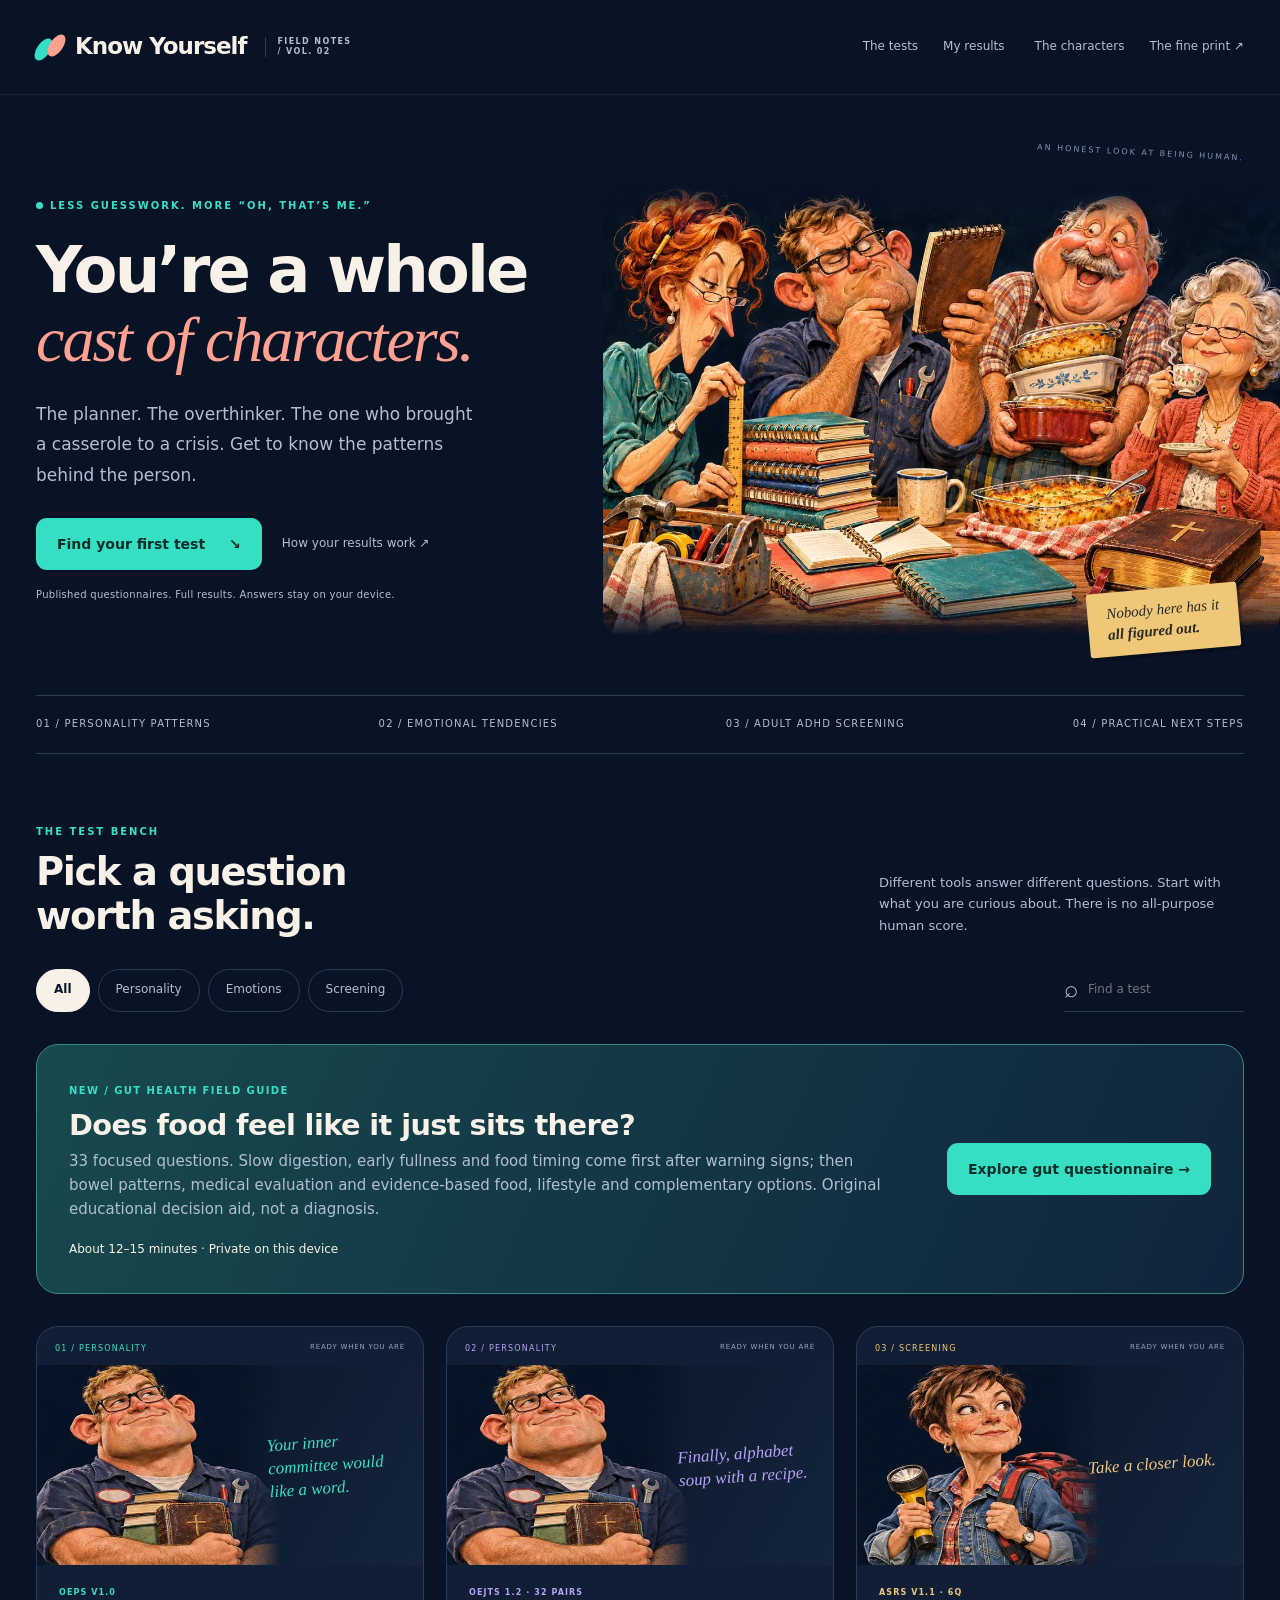
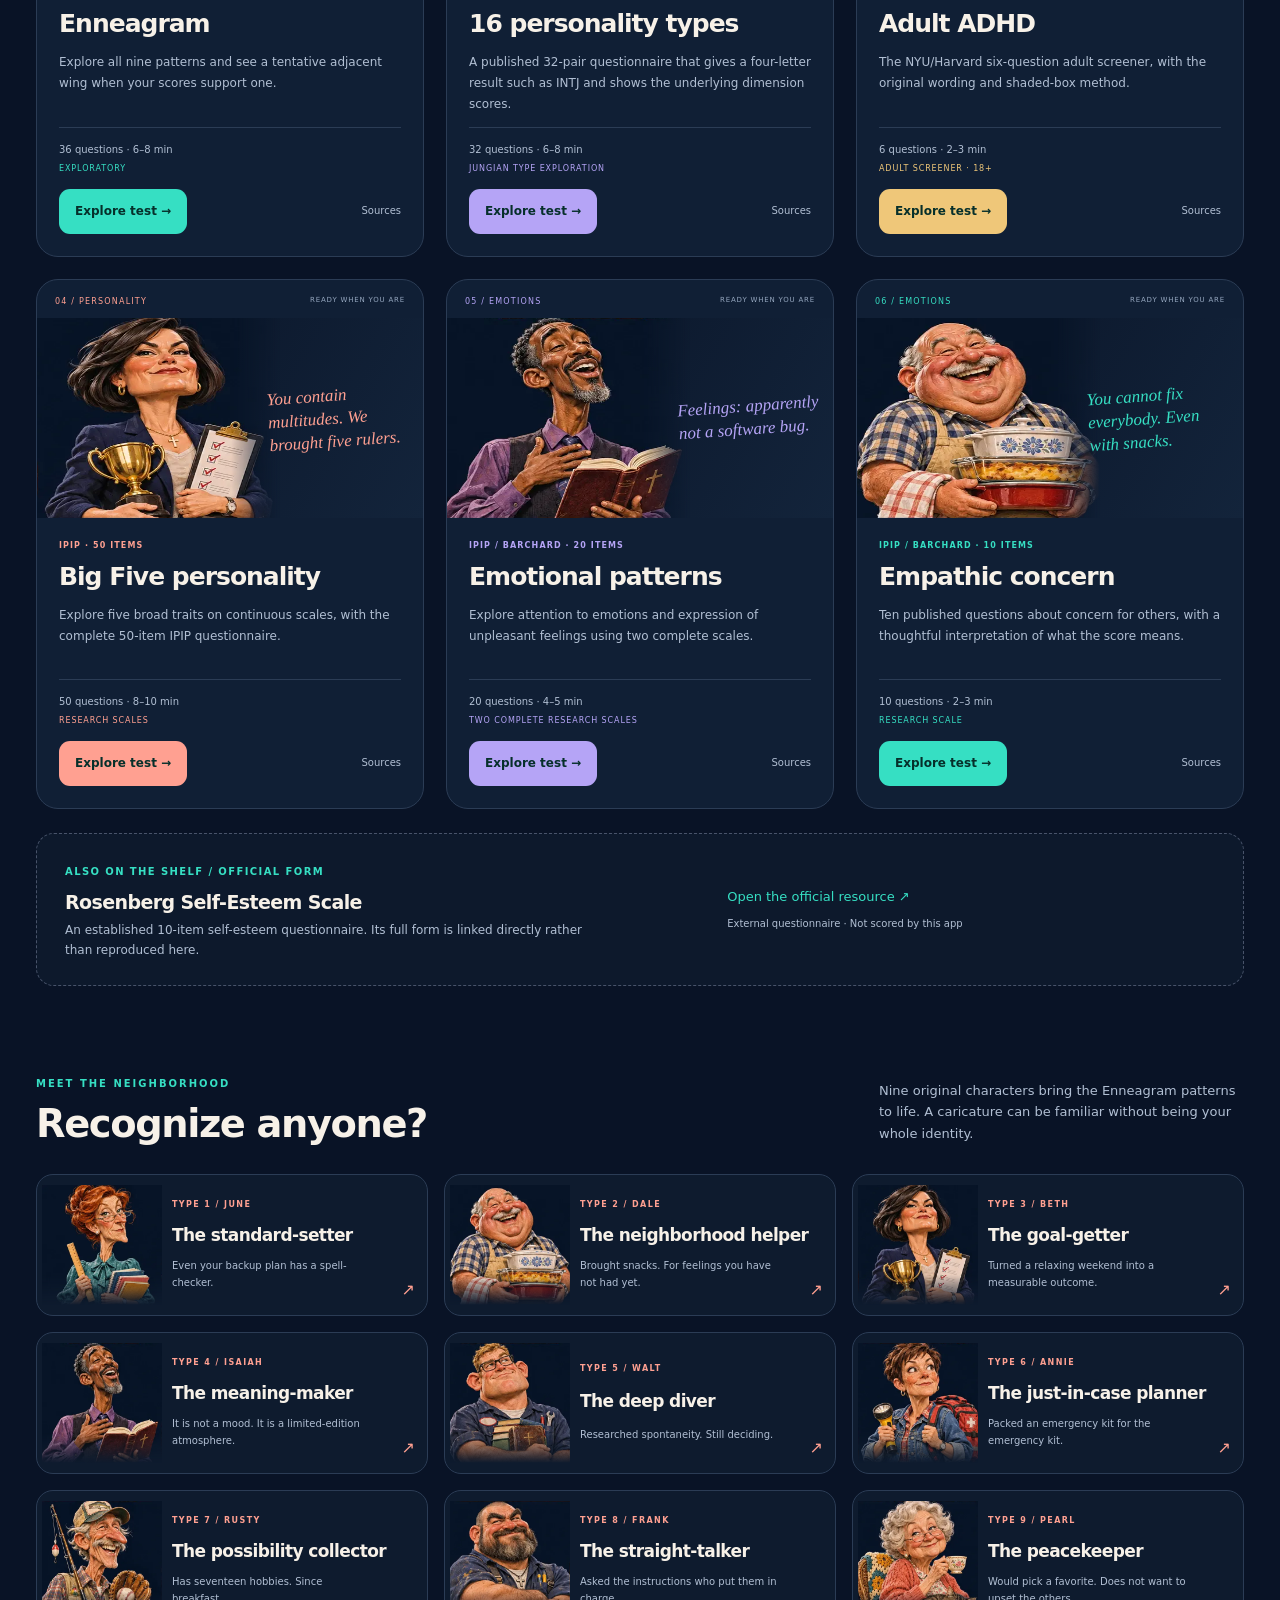
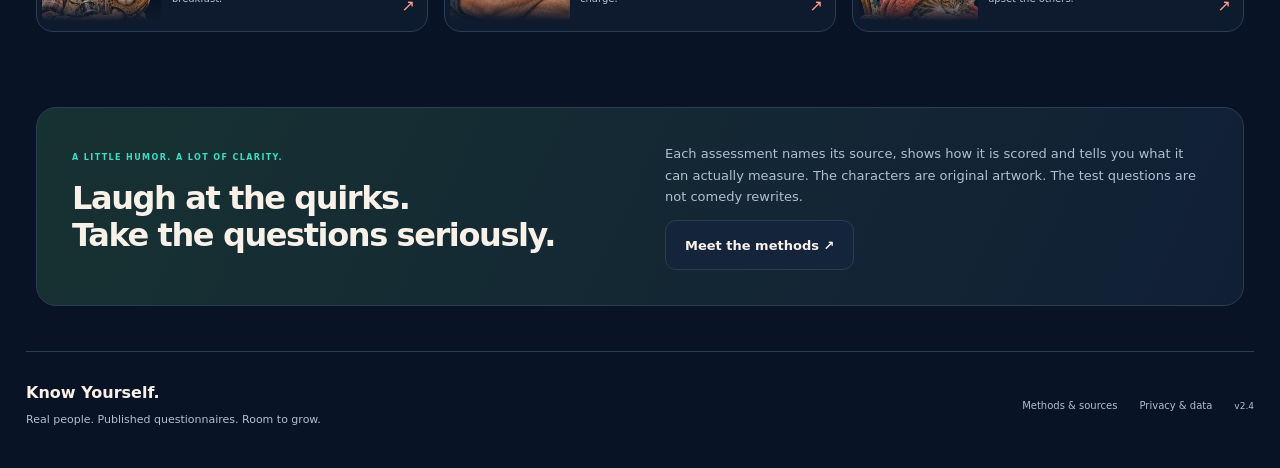
==== docs/index.html @ 39d0d1a4 "Know Yourself v2.4: new icon, backup/restore, phone test screen, faster updates Co-Authored-By: Clau" ====
<!doctype html><html lang="en"><head><meta charset="utf-8"><meta name="viewport" content="width=device-width,initial-scale=1,viewport-fit=cover"><meta name="theme-color" content="#091326"><meta name="description" content="Explore Enneagram wings, 16 personality types, Big Five, adult ADHD screening, emotional patterns, empathy and a guided gut-health questionnaire with published questionnaires and original caricatures."><title>Know Yourself — A whole cast of characters.</title><link rel="icon" href="assets/favicon-32.png" type="image/png" sizes="32x32"><link rel="apple-touch-icon" href="assets/apple-touch-icon.png"><meta name="apple-mobile-web-app-capable" content="yes"><meta name="mobile-web-app-capable" content="yes"><meta name="apple-mobile-web-app-title" content="Know Yourself"><meta name="apple-mobile-web-app-status-bar-style" content="black-translucent"><link rel="manifest" href="manifest.webmanifest"><link rel="stylesheet" href="style.css"><script defer src="profiles.js"></script><script defer src="catalog.js"></script><script defer src="engine.js"></script><script defer src="gut-data.js"></script><script defer src="gut.js"></script><script defer src="app.js"></script></head><body><a class="skip" href="#main">Skip to content</a><header><a class="brand" href="#home" aria-label="Know Yourself home"><span class="brandmark" aria-hidden="true"><i></i><i></i></span>Know Yourself<span class="edition">FIELD NOTES / VOL. 02</span></a><nav aria-label="Main navigation"><a href="#tests">The tests</a><a href="#notes">My results <span id="notesCount"></span></a><a href="#cast">The characters</a><button class="textbtn" data-action="methods">The fine print ↗</button></nav></header><div id="storageWarning" class="notice" hidden>Browser saving is unavailable. Keep this tab open to retain your answers.</div><main id="main" tabindex="-1"></main><footer><div><b>Know Yourself.</b><p>Real people. Published questionnaires. Room to grow.</p></div><div><button class="textbtn" data-action="methods">Methods & sources</button><button class="textbtn" data-action="privacy">Privacy & data</button><span>v2.4</span></div></footer><dialog id="modal" aria-labelledby="modalTitle"><div class="dialoghead"><h2 id="modalTitle"></h2><button class="iconbtn" id="closeModal" aria-label="Close dialog">×</button></div><div id="modalBody"></div></dialog><div id="toast" role="status" aria-live="polite"></div></body></html>
---- docs/style.css ----
:root{color-scheme:dark;--bg:#091326;--panel:#101f35;--line:#2b3c55;--ink:#f7f1e8;--muted:#b1bfd3;--teal:#36dfc3;--coral:#ffa091;--gold:#efc779;--violet:#b5a4f6;--r:22px}*{box-sizing:border-box}html{scroll-padding-top:20px}body{margin:0;background:var(--bg);color:var(--ink);font:15px/1.65 system-ui,-apple-system,BlinkMacSystemFont,'Segoe UI',sans-serif}button,input,a{touch-action:manipulation}button{font:inherit;cursor:pointer}a{color:inherit;text-decoration:none}button,a{-webkit-tap-highlight-color:transparent}button:disabled{opacity:.4;cursor:not-allowed}button:focus-visible,a:focus-visible,input:focus-visible,summary:focus-visible{outline:3px solid var(--coral);outline-offset:4px}main:focus{outline:none}.skip{position:fixed;top:-90px;left:10px;background:var(--teal);color:var(--bg);padding:10px;z-index:100}.skip:focus{top:10px}header{max-width:1420px;margin:auto;padding:25px 36px;display:flex;justify-content:space-between;align-items:center;gap:25px;border-bottom:1px solid #ffffff12}.brand{font-weight:850;font-size:23px;letter-spacing:-1px;display:flex;align-items:center;gap:10px;white-space:nowrap}.brandmark{width:29px;height:28px;position:relative;display:block;flex-shrink:0}.brandmark i{position:absolute;left:1px;top:4px;width:13px;height:25px;border-radius:100%;transform:rotate(35deg);background:var(--teal)}.brandmark i+i{left:14px;top:0;background:var(--coral)}.edition{font-size:8px;letter-spacing:1.4px;color:var(--muted);padding-left:12px;margin-left:8px;border-left:1px solid var(--line);line-height:1.3;max-width:90px;white-space:normal}nav{display:flex;align-items:center;gap:25px;color:var(--muted);font-size:12px}nav a{min-height:44px;display:flex;align-items:center;gap:5px}nav a:hover,.textbtn:hover,.quietlink:hover{color:var(--teal)}#notesCount:not(:empty){display:inline-flex;background:#173a38;color:var(--teal);border-radius:20px;min-width:21px;height:21px;align-items:center;justify-content:center;font-size:10px}main{max-width:1300px;margin:auto;padding:0 36px;min-height:75vh}h1,h2,h3,h4,p{margin-top:0}h1{font-size:clamp(42px,5vw,67px);line-height:1.08;letter-spacing:-2.9px;font-weight:850;margin-bottom:24px}h1 em,h2 em{font-family:Georgia,serif;font-weight:500;color:var(--coral);letter-spacing:-2px}h2{font-size:clamp(28px,3vw,40px);line-height:1.15;letter-spacing:-1.4px;margin-bottom:17px}h3{font-size:20px;line-height:1.3;letter-spacing:-.6px;margin-bottom:12px}p{color:var(--muted)}.eyebrow,.label,.sectionlabel{font-size:10px;letter-spacing:2px;line-height:1.6;font-weight:750;text-transform:uppercase;color:var(--teal)}.eyebrow{margin-bottom:22px;display:block}.label{letter-spacing:1.4px}.liveDot{display:inline-block;width:7px;height:7px;border-radius:100%;background:var(--teal);margin-right:7px}.textbtn{background:none;border:0;color:inherit;min-height:44px;padding:10px 0;font-size:12px;text-align:left}.primary{display:inline-flex;justify-content:center;align-items:center;gap:24px;min-height:52px;border:1px solid transparent;background:var(--teal);color:#062f2a;border-radius:11px;padding:13px 20px;line-height:1.45;font-weight:800;font-size:14px;transition:transform .15s,background .15s}.primary:hover{background:#70edd9;transform:translateY(-1px)}.secondary{display:inline-flex;align-items:center;justify-content:center;min-height:50px;border:1px solid var(--line);background:#14243a;color:var(--ink);border-radius:11px;padding:12px 19px;font-size:13px;font-weight:650}.secondary:hover{border-color:var(--teal)}.quietlink{font-size:12px;color:var(--muted);min-height:44px;display:inline-flex;align-items:center}.inlineactions{display:flex;align-items:center;gap:20px;flex-wrap:wrap}.hero{display:grid;grid-template-columns:1fr 1fr;gap:10px;padding:65px 0 43px;align-items:center}.herocopy{position:relative;z-index:1}.herointro{font-size:17px;line-height:1.8;max-width:450px;margin-bottom:28px}.herofoot{font-size:10px;letter-spacing:.3px;margin-top:17px}.herostage{min-width:0;position:relative;border-radius:26px;background:radial-gradient(ellipse at center,#1d304c 0,transparent 65%);padding:25px 0 16px}.stageindex{position:absolute;top:-14px;right:0;font-size:8px;color:#8396b1;letter-spacing:2px;transform:rotate(3deg)}.herostage img{width:113%;height:auto;margin-left:-7%;display:block;border-radius:20px;mask-image:linear-gradient(to bottom,transparent,black 8%,black 88%,transparent)}.pencap{position:absolute;bottom:0;right:5px;font:italic 15px/1.4 Georgia,serif;transform:rotate(-5deg);background:var(--gold);color:#2a291d;border-radius:3px;padding:11px 19px;box-shadow:3px 4px 0 #0004}.pencap strong{font-weight:700}.ticker{border-block:1px solid var(--line);padding:20px 0;display:flex;justify-content:space-between;gap:12px;font-size:10px;letter-spacing:1.2px;color:var(--muted);text-transform:uppercase}.testsection{padding:70px 0 25px}.sectionhead{display:flex;justify-content:space-between;align-items:end;gap:35px;margin-bottom:28px}.sectionhead .eyebrow{margin-bottom:10px}.sectionhead h2{margin-bottom:0}.sectionhead>p{max-width:365px;margin-bottom:2px;font-size:13px}.filterrow{display:flex;align-items:center;justify-content:space-between;margin:30px 0 24px;gap:20px}.filters{display:flex;gap:8px;flex-wrap:wrap}.filter{min-height:43px;border:1px solid var(--line);background:transparent;color:var(--muted);border-radius:30px;padding:8px 17px;font-size:12px}.filter.active{background:var(--ink);color:var(--bg);border-color:var(--ink);font-weight:750}.filter:hover{border-color:var(--teal)}.search{display:flex;align-items:center;gap:8px;border-bottom:1px solid var(--line);min-width:180px;color:var(--muted);font-size:24px}.search input{font:inherit;font-size:12px;background:none;color:var(--ink);width:140px;border:0;min-height:43px;outline-offset:0}.testgrid{display:grid;grid-template-columns:repeat(3,1fr);gap:22px}.testcard{--accent:var(--teal);border:1px solid var(--line);border-radius:var(--r);background:var(--panel);overflow:hidden;display:flex;flex-direction:column;transition:border-color .2s,transform .2s}.testcard.coral{--accent:var(--coral)}.testcard.gold{--accent:var(--gold)}.testcard.violet{--accent:var(--violet)}.testcard:hover{border-color:var(--accent);transform:translateY(-3px)}.cardtop{padding:15px 18px 10px;display:flex;justify-content:space-between;gap:8px;text-transform:uppercase;font-size:8px;letter-spacing:1.2px;color:var(--accent)}.cardstatus{color:#95a7bf;font-size:7px;letter-spacing:.8px}.cardillustration{position:relative;height:200px;display:flex;align-items:center;justify-content:flex-start;background:linear-gradient(120deg,#091326,#13243b)}.portrait{background-image:url('assets/cast.webp');background-size:300% 300%;background-position:var(--px) var(--py);background-repeat:no-repeat;aspect-ratio:1;flex-shrink:0}.cardillustration .portrait{width:63%;height:100%;aspect-ratio:auto;mask-image:linear-gradient(to right,black 80%,transparent)}.scribble{max-width:43%;margin-left:-12px;padding-right:12px;font:italic 17px/1.35 Georgia,serif;color:var(--accent);transform:rotate(-4deg)}.cardcopy{padding:22px;flex:1;display:flex;flex-direction:column}.cardcopy .label{font-size:8px;letter-spacing:1.1px;color:var(--accent)}.cardcopy h3{font-size:25px;margin:8px 0 12px;letter-spacing:-1px}.cardcopy>p{font-size:12px;line-height:1.75;flex:1;min-height:62px}.cardmeta{display:flex;flex-direction:column;gap:3px;padding:14px 0;border-top:1px solid var(--line);font-size:10px;color:var(--muted)}.cardmeta span+span{font-size:8px;letter-spacing:.9px;text-transform:uppercase;color:var(--accent)}.cardactions{display:flex;justify-content:space-between;gap:14px;align-items:center}.cardactions .primary{min-height:45px;font-size:12px;padding:10px 15px;background:var(--accent)}.cardactions .textbtn{font-size:10px;color:var(--muted)}.miniProgress{height:3px;margin-top:18px;border-radius:3px;overflow:hidden;background:var(--line)}.miniProgress i{height:100%;background:var(--accent);display:block}.officialcard{margin-top:24px;padding:24px 28px;display:grid;grid-template-columns:1.3fr 1fr;gap:28px;border:1px dashed #48536a;border-radius:18px;background:#0d192c}.officialcard h3{font-size:19px;margin:7px 0}.officialcard p{font-size:12px;max-width:520px;margin-bottom:0}.officialcard>div+div{align-self:center;display:flex;flex-direction:column;gap:8px}.officialcard a{color:var(--teal);font-size:13px}.officialcard .small{color:var(--muted);font-size:10px}.castsection{padding:65px 0 10px}.castgrid{display:grid;grid-template-columns:repeat(3,1fr);gap:16px}.castcard{text-align:left;background:#0e1b2e;color:var(--ink);border:1px solid var(--line);border-radius:17px;padding:0 21px 20px;overflow:hidden;position:relative}.castcard:hover{border-color:var(--coral)}.castcard .portrait{width:100%;aspect-ratio:1.4;mask-image:linear-gradient(to bottom,black 75%,transparent)}.castcard .label{font-size:8px;color:var(--coral)}.castcard h3{font-size:20px;margin:8px 0}.castcard p{font-size:11px;margin-bottom:0;max-width:85%;min-height:36px}.castarrow{position:absolute;right:20px;bottom:20px;color:var(--coral);font-size:23px}.principles{display:grid;grid-template-columns:1fr 1fr;gap:50px;margin:65px 0 45px;padding:35px;border:1px solid var(--line);border-radius:20px;background:linear-gradient(115deg,#173232,#111f35)}.principles h2{font-size:32px;margin-top:12px}.principles p{font-size:13px}.principles .label{font-size:8px}footer{max-width:1228px;margin:35px auto 0;padding:28px 0 35px;display:flex;justify-content:space-between;gap:20px;border-top:1px solid var(--line);font-size:11px;color:var(--muted)}footer b{font-size:16px;color:var(--ink)}footer p{margin:4px 0}footer>div+div{display:flex;align-items:center;gap:22px}footer .textbtn{font-size:10px}footer span{font-size:9px}.small{font-size:12px}.notice{max-width:1228px;margin:10px auto;padding:13px 20px;color:#ffe1ab;background:#473724;font-size:12px}.testwrap{max-width:1030px;margin:28px auto 60px}.testhead,.testtop{display:flex;justify-content:space-between;gap:20px;font-size:11px;color:var(--muted)}.testhead{align-items:center;min-height:44px}.testhead span{color:var(--teal);font-size:10px}.testtitle{display:flex;align-items:center;justify-content:space-between;gap:20px;margin:22px 0}.testtitle h2{font-size:25px;margin:7px 0 0}.testtitle .label{font-size:8px}.testtitle .textbtn{font-size:10px;color:var(--muted)}.testtop{margin-bottom:10px}.progress{height:5px;background:#273a56;border-radius:8px;overflow:hidden;margin-bottom:30px}.progress i{display:block;height:100%;background:var(--teal);transition:width .3s}.questionlayout{display:grid;grid-template-columns:.7fr 1fr;gap:50px}.testguide{position:sticky;top:20px;border:1px solid var(--line);border-radius:20px;overflow:hidden;align-self:start;background:var(--panel)}.testguide .portrait{width:100%;aspect-ratio:1.12}.testguide>div:not(.portrait){padding:20px}.testguide h3{font-size:24px;margin:8px 0}.testguide p{font-size:12px;margin:0}.testguide .label{font-size:8px}.instructions{font-size:12px;line-height:1.65;margin-bottom:20px}.question h1{font-size:30px;letter-spacing:-1px;line-height:1.28;margin-bottom:24px}.answers{display:flex;flex-direction:column;gap:9px}.answer{display:flex;align-items:center;gap:14px;min-height:56px;padding:13px 17px;border:1px solid #415676;background:#172941;border-radius:11px;color:var(--ink);text-align:left;font-weight:600;font-size:14px}.answer:hover{border-color:var(--teal)}.answer.selected{background:var(--teal);color:#062c28;border-color:var(--teal)}.radio{width:19px;height:19px;border:1.5px solid currentColor;border-radius:50%;display:flex;align-items:center;justify-content:center;flex-shrink:0}.selected .radio:after{content:'';width:9px;height:9px;border-radius:50%;background:currentColor}.questionnav{display:flex;justify-content:space-between;gap:18px;margin:24px 0 16px}.questionnav .primary{min-width:140px}.review{color:var(--muted);font-size:12px}.review summary{cursor:pointer;min-height:44px;padding:10px 0}.reviewgrid{display:grid;grid-template-columns:repeat(8,1fr);gap:6px;margin-top:12px}.reviewgrid button{min-height:44px;border:1px solid var(--line);background:#0e1b2f;color:var(--muted);border-radius:7px;font-size:11px}.reviewgrid .filled{background:#17423c;color:var(--teal)}.reviewgrid .current{outline:2px solid var(--coral)}.clinical .instructions{background:#ebedf0;color:#30343a;padding:17px;border-radius:10px}.clinical .answer{background:#fff;color:#18202a;border-color:#7d858e}.clinical .answer.shaded{background:#cbd0d5}.clinical .answer.selected{box-shadow:0 0 0 3px var(--teal);border-color:#24393b}.clinical .answer.selected .radio{background:#0d4540;color:white;border-color:#0d4540}.clinical .answer.selected .radio:after{background:white}.clinical .answer:hover{outline:1px solid #7c8994}.shadelegend{display:flex;align-items:center;gap:8px;font-size:10px;margin:14px 0;color:var(--muted)}.shadelegend i{display:inline-block;width:13px;height:13px;background:#cbd0d5;border-radius:2px}.attribution{font-size:10px;line-height:1.7;margin-top:24px;padding-top:18px;border-top:1px solid var(--line);color:var(--muted)}.report{padding:28px 0 45px}.reporttop{display:flex;justify-content:space-between;gap:20px;font-size:11px;color:var(--muted);margin-bottom:32px}.reportheading{max-width:850px;margin:0 auto 35px;text-align:center}.reportheading .eyebrow{margin:20px 0 17px}.reportheading h1{font-size:clamp(35px,4.3vw,55px);letter-spacing:-2px}.reportheading>p{font-size:15px;max-width:720px;margin:0 auto}.resultsplit{display:grid;grid-template-columns:1fr 1fr;gap:26px;margin-bottom:32px}.characterpanel{border:1px solid var(--line);border-radius:24px;background:var(--panel);overflow:hidden}.characterpanel .portrait{width:100%;aspect-ratio:1.4}.characterpanel>div:not(.portrait){padding:5px 26px 26px}.characterpanel .label{font-size:8px}.characterpanel h2{font-size:29px;margin-top:8px}.characterpanel p{font-size:13px}.characterpanel .joke{font:italic 25px/1.35 Georgia,serif;color:var(--coral);margin-bottom:17px}.scorepanel{background:var(--panel);border:1px solid var(--line);border-radius:24px;padding:28px}.scorepanel h2{font-size:25px}.scorepanel p{font-size:13px}.scorepanel .small{font-size:11px}.typescore{display:grid;grid-template-columns:115px 1fr 44px;gap:12px;align-items:center;width:100%;min-height:42px;background:none;border:0;color:var(--ink);padding:2px 0;text-align:left;font-size:11px}.typescore:hover{color:var(--teal)}.typescore b{text-align:right;font-size:12px}.typescore small{font-size:9px;color:var(--muted);font-weight:400}.track{display:block;height:10px;background:#2a3d57;border-radius:20px;overflow:hidden;min-width:0}.track i{display:block;height:100%;background:#7b9bbd;border-radius:20px}.typescore.top .track i{background:var(--teal)}.typescore.top{color:var(--teal)}.resultnotice{background:#443726;color:#ffe1ab!important;padding:13px;border-radius:10px;font-size:11px!important;margin:18px 0 0}.sectionlabel{color:var(--coral);margin:35px 0 17px;font-size:9px}.insightgrid{display:grid;grid-template-columns:repeat(auto-fit,minmax(285px,1fr));gap:17px}.insight{padding:25px;border:1px solid var(--line);border-radius:18px;background:#102037}.insight h3{font-size:18px;color:var(--teal)}.insight p{font-size:12px;line-height:1.8;margin-bottom:0}.nextstep{border-top:1px solid var(--line);margin-top:18px;padding-top:16px}.nextstep>span{font-size:8px;letter-spacing:1.4px;color:var(--coral);font-weight:750}.nextstep p{margin-top:7px}.reportactions{display:flex;justify-content:center;align-items:center;gap:12px;flex-wrap:wrap;margin:32px 0}.reportsource{padding:23px;background:#0d1a2d;border:1px solid var(--line);border-radius:17px;color:var(--muted);font-size:11px;line-height:1.8}.reportsource p{margin:12px 0 0}.related{margin:50px 0 0}.related h2{font-size:25px}.relatedgrid{display:grid;grid-template-columns:repeat(3,1fr);gap:15px}.relatedcard{display:flex;flex-direction:column;align-items:start;gap:9px;text-align:left;padding:22px;background:var(--panel);border:1px solid var(--line);color:var(--ink);border-radius:15px}.relatedcard:hover{border-color:var(--teal)}.relatedcard b{font-size:16px}.relatedcard>span:last-child{font-size:10px;color:var(--muted)}.relatedcard .label{font-size:8px}.rawbar{margin:25px 0}.barheading{display:flex;justify-content:space-between;align-items:center;gap:15px;font-size:12px;margin-bottom:10px}.barheading>span{font-size:18px;color:var(--teal);font-weight:750}.barheading small{font-size:10px;color:var(--muted);font-weight:400}.rawbar .track{height:9px}.rawbar .track i{background:var(--teal)}.ends{display:flex;justify-content:space-between;gap:35px;color:var(--muted);font-size:8px;line-height:1.4;margin-top:8px}.ends span{max-width:47%}.ends span+span{text-align:right}.rawbar>p{font-size:11px}.clinicalsummary{background:#f4f1e9;color:#18283a;border-radius:24px;padding:32px;align-self:stretch}.clinicalsummary .label{color:#376156;font-size:9px}.screenCount{font-size:105px;letter-spacing:-7px;font-weight:850;line-height:1.2;margin:22px 0 10px}.screenCount span{font-size:35px;color:#6a7986;letter-spacing:-2px}.clinicalsummary h2{font-size:27px}.clinicalsummary p{color:#4a5b68;font-size:13px}.answerreview{background:#102037;border:1px solid var(--line);border-radius:16px;padding:8px 22px;color:var(--muted)}.answerreview summary{min-height:44px;cursor:pointer;padding:10px 0;font-size:12px}.answerlist article{border-top:1px solid var(--line);padding:18px 0;font-size:12px}.answerlist p{margin:7px 0 0;color:var(--teal)}.examplebanner{padding:15px 20px;border:1px solid #876c42;border-radius:10px;background:#423524;color:#ffe0ab;text-align:center;font-size:11px;margin-bottom:28px}.notes{padding:55px 0 45px}.notes>h1{font-size:54px}.pageintro{font-size:14px;max-width:600px}.notestats{display:grid;grid-template-columns:repeat(3,1fr);gap:25px;border-block:1px solid var(--line);padding:24px 0;margin:30px 0 40px}.notestats>div{display:flex;align-items:center;gap:15px}.notestats b{font-size:40px;color:var(--teal);letter-spacing:-2px}.notestats span{font-size:11px;color:var(--muted)}.notes>h2{font-size:25px}.notesgrid{display:grid;grid-template-columns:repeat(2,1fr);gap:20px;margin-bottom:40px}.notecard{display:flex;align-items:center;gap:15px;padding:20px;background:var(--panel);border:1px solid var(--line);border-radius:19px}.notecard .portrait{width:130px;border-radius:13px}.notecard .label{font-size:8px}.notecard h3{font-size:20px;margin:6px 0}.notecard p{font-size:11px;margin-bottom:12px}.notecard .primary{font-size:11px;min-height:42px;padding:9px 14px}.emptyboard{padding:35px;border:1px dashed #456078;border-radius:20px;margin:25px 0 45px}.emptyboard h2{font-size:29px}.emptyboard p{font-size:13px}.historytitle{margin-top:40px}.historylist{border:1px solid var(--line);border-radius:14px;overflow:hidden}.historyrow{display:flex;justify-content:space-between;gap:20px;min-height:60px;width:100%;padding:18px 23px;text-align:left;background:var(--panel);border:0;border-bottom:1px solid var(--line);color:var(--ink);font-size:12px}.historyrow:last-child{border-bottom:0}.historyrow span+span{color:var(--muted);font-size:10px}.endnote{border:1px solid var(--line);background:#0d1a2e;padding:22px;border-radius:15px;font-size:11px;color:var(--muted);margin-top:35px}.endnote .textbtn{margin-left:12px}.empty{padding:40px;color:var(--muted);grid-column:1/-1}dialog{color:var(--ink);background:#112036;border:1px solid #455873;border-radius:24px;padding:27px;max-width:700px;width:calc(100% - 32px);max-height:88vh;box-shadow:0 40px 120px #000a}dialog::backdrop{background:#030814c9;backdrop-filter:blur(7px)}.dialoghead{display:flex;justify-content:space-between;align-items:start;gap:24px}.dialoghead h2{font-size:30px;margin:7px 0 23px}.iconbtn{width:44px;height:44px;border:1px solid var(--line);color:var(--ink);background:none;border-radius:50%;font-size:27px;flex-shrink:0}.dialogart{width:240px;margin:0 auto 20px;border-radius:20px}dialog p{font-size:13px;line-height:1.8}dialog h3{font-size:18px;margin:24px 0 12px}dialog .label{font-size:9px}dialog .dialogjoke{font:italic 24px/1.4 Georgia,serif;color:var(--coral);margin-top:16px}dialog a{color:var(--teal);text-decoration:underline;overflow-wrap:anywhere}dialog .small{font-size:10px}.introStats{display:grid;grid-template-columns:repeat(3,1fr);padding:20px 0;margin:20px 0;border-block:1px solid var(--line);gap:20px}.introStats span{font-size:11px;color:var(--muted)}.introStats b{display:block;color:var(--teal);font-size:22px;letter-spacing:-.7px}.methodnote{background:#1a3046;border:1px solid #35516b;border-radius:12px;padding:16px;color:var(--muted);font-size:12px}.methodcard{padding:22px 0;border-bottom:1px solid var(--line)}.methodcard h3{margin:8px 0}.methodcard p{font-size:12px}.danger{color:var(--coral);border-color:#885b55}.sr-only{position:absolute;width:1px;height:1px;overflow:hidden;clip:rect(0,0,0,0);white-space:nowrap}#toast{position:fixed;bottom:24px;left:50%;transform:translateX(-50%);padding:12px 20px;max-width:90%;background:#d9fff6;color:#153e36;border-radius:12px;font-size:12px;box-shadow:0 10px 40px #0007;opacity:0;pointer-events:none;transition:opacity .2s;z-index:99}#toast.show{opacity:1}@media(min-width:1100px){.castgrid{grid-template-columns:repeat(3,1fr)}.castcard{display:grid;grid-template-columns:115px 1fr;column-gap:15px;padding:10px 18px 10px 5px;align-items:center}.castcard .portrait{width:120px;aspect-ratio:1;grid-row:1/4}.castcard .label{align-self:end}.castcard h3{font-size:17px;margin:5px 0}.castcard p{font-size:10px;min-height:0;align-self:start}.castarrow{font-size:16px;bottom:12px;right:12px}}@media(max-width:1050px){.edition{display:none}.testgrid{grid-template-columns:repeat(2,1fr)}.hero{gap:20px}h1{font-size:53px}.herostage img{width:110%}nav{gap:17px}.cardillustration{height:220px}.castgrid{grid-template-columns:repeat(3,1fr)}.questionlayout{gap:28px}.notecard .portrait{width:100px}footer{margin-inline:36px}.notecard{padding:15px;gap:12px}.notecard .primary{font-size:10px}}@media(max-width:720px){header{padding:18px 20px;gap:12px;flex-wrap:wrap}.brand{font-size:22px}nav{width:100%;justify-content:space-between;gap:12px;font-size:11px;border-top:1px solid #ffffff0a;margin-top:7px;padding-top:5px}nav .textbtn{display:none}nav a{min-height:35px}main{padding:0 20px}h1{font-size:46px;letter-spacing:-2px}h1 em{letter-spacing:-1.6px}.hero{display:flex;flex-direction:column;gap:0;padding:30px 0 23px;align-items:stretch}.hero .eyebrow{font-size:8px;letter-spacing:1.4px;margin-bottom:16px}.herocopy h1{font-size:44px;line-height:1.1;margin-bottom:17px}.herointro{font-size:14px;line-height:1.8;margin-bottom:22px;max-width:100%}.herofoot{font-size:9px;margin:14px 0 0;line-height:1.7}.hero .inlineactions{gap:13px}.hero .primary{font-size:12px;gap:12px}.hero .quietlink{font-size:10px}.herostage{margin-top:32px;padding:0 0 10px;min-height:200px}.herostage img{width:100%;margin:0}.stageindex{font-size:7px;right:4px;top:-15px}.pencap{font-size:12px;padding:8px 13px;bottom:0;right:0}.ticker{display:grid;grid-template-columns:1fr 1fr;gap:12px;font-size:7px;letter-spacing:.8px;padding:17px 0}.testsection{padding:40px 0 0}.sectionhead{display:block;margin-bottom:20px}.sectionhead h2{font-size:31px;margin-bottom:14px}.sectionhead h2 br{display:none}.sectionhead>p{font-size:12px;max-width:100%}.sectionhead .eyebrow{font-size:8px}.filterrow{display:block;margin:23px 0 18px}.filters{gap:6px;flex-wrap:nowrap}.filter{font-size:10px;min-height:40px;padding:7px 12px;flex:1}.search{margin-top:15px;width:100%;min-height:40px}.search input{width:100%;font-size:12px}.testgrid{grid-template-columns:1fr;gap:18px}.cardtop{padding:15px 18px 8px;font-size:8px}.cardstatus{font-size:7px}.cardillustration{height:205px}.cardillustration .portrait{width:62%}.scribble{font-size:20px}.cardcopy{padding:21px}.cardcopy h3{font-size:27px}.cardcopy>p{min-height:0;font-size:13px}.cardmeta{font-size:11px}.cardmeta span+span{font-size:8px}.cardactions .primary{font-size:12px;min-height:48px;padding:11px 18px}.cardactions .textbtn{font-size:11px}.officialcard{grid-template-columns:1fr;padding:22px;gap:18px}.officialcard h3{font-size:19px}.officialcard .label{font-size:8px}.castsection{padding:45px 0 0}.castgrid{grid-template-columns:repeat(2,1fr);gap:11px}.castcard{padding:0 13px 17px;border-radius:14px}.castcard .portrait{aspect-ratio:1.1}.castcard h3{font-size:16px;margin:7px 0 9px}.castcard .label{font-size:7px;letter-spacing:1px}.castcard p{font-size:10px;min-height:55px;max-width:95%;padding-bottom:10px}.castarrow{font-size:16px;right:12px;bottom:8px}.principles{grid-template-columns:1fr;padding:24px;gap:5px;margin:40px 0 30px}.principles h2{font-size:27px}.principles p{font-size:12px}.principles .label{font-size:7px}footer{display:block;margin:15px 20px 0;padding:24px 0 30px}footer>div+div{margin-top:15px;gap:20px;flex-wrap:wrap}footer .textbtn{font-size:10px}.testwrap{margin-top:18px}.testhead{font-size:10px;gap:8px}.testhead span{font-size:9px}.testtitle{margin:15px 0 20px}.testtitle h2{font-size:23px}.testtitle .textbtn{font-size:9px;max-width:90px;text-align:right}.testtop{font-size:10px}.questionlayout{grid-template-columns:1fr;gap:22px}.testguide{display:flex;align-items:center;position:static;border-radius:14px;max-height:105px}.testguide .portrait{width:95px;height:100px;aspect-ratio:1}.testguide>div:not(.portrait){padding:12px 14px}.testguide .label{font-size:7px}.testguide h3{font-size:15px;margin:4px 0}.testguide p{font-size:10px;line-height:1.5}.progress{margin-bottom:22px}.question h1{font-size:27px;letter-spacing:-.8px;margin-bottom:22px;line-height:1.3}.instructions{font-size:11px;margin-bottom:16px}.clinical .instructions{padding:15px;font-size:11px}.answer{min-height:57px;font-size:13px;padding:13px 16px}.questionnav{gap:15px}.questionnav .primary{flex:1;max-width:240px}.reviewgrid{grid-template-columns:repeat(6,1fr)}.report{padding-top:21px}.reporttop{font-size:9px;margin-bottom:24px}.reportheading{text-align:left;margin-bottom:25px}.reportheading h1{font-size:36px;letter-spacing:-1.6px}.reportheading .eyebrow{font-size:8px;letter-spacing:1.5px}.reportheading p{font-size:13px}.resultsplit{grid-template-columns:1fr;gap:18px}.characterpanel .portrait{aspect-ratio:1.3}.characterpanel>div:not(.portrait){padding:0 23px 23px}.characterpanel h2{font-size:28px}.characterpanel .joke{font-size:24px}.characterpanel p{font-size:12px}.scorepanel{padding:23px}.scorepanel h2{font-size:23px}.scorepanel p{font-size:12px}.scorepanel .small{font-size:10px}.typescore{grid-template-columns:105px 1fr 38px;gap:9px;min-height:43px;font-size:10px}.insightgrid{grid-template-columns:1fr;gap:13px}.insight{padding:23px}.insight h3{font-size:18px}.insight p{font-size:12px}.sectionlabel{font-size:8px;letter-spacing:1.3px}.reportactions{justify-content:stretch;gap:10px}.reportactions .primary,.reportactions .secondary{width:100%}.reportactions .textbtn{flex:1;text-align:center}.related{margin-top:35px}.relatedgrid{grid-template-columns:1fr;gap:10px}.relatedcard{padding:20px;gap:6px}.related h2{font-size:24px}.rawbar{margin:25px 0}.barheading{font-size:11px}.ends{font-size:8px}.clinicalsummary{padding:26px}.clinicalsummary h2{font-size:26px}.screenCount{font-size:92px}.answerreview{padding:8px 18px}.answerlist{font-size:11px}.notes{padding-top:35px}.notes>h1{font-size:43px}.pageintro{font-size:12px}.notestats{gap:15px;padding:20px 0}.notestats>div{flex-direction:column;align-items:start;gap:0}.notestats b{font-size:35px}.notestats span{font-size:9px}.notesgrid{grid-template-columns:1fr;gap:13px}.notecard{padding:18px}.notecard .portrait{width:110px}.notecard h3{font-size:22px}.emptyboard{padding:24px}.emptyboard h2{font-size:26px}.emptyboard p{font-size:12px}.historyrow{padding:17px;font-size:11px}.historyrow span+span{font-size:9px;max-width:110px;text-align:right}.endnote{font-size:10px;padding:20px}.dialoghead h2{font-size:26px}dialog{padding:23px}.dialogart{width:210px}dialog p{font-size:12px}.introStats{gap:12px}.introStats b{font-size:21px}.introStats span{font-size:10px}.methodnote{font-size:11px}.attribution{font-size:9px}.shadelegend{font-size:9px}.examplebanner{font-size:10px}}@media(prefers-reduced-motion:reduce){*{transition:none!important;scroll-behavior:auto!important}}@media print{body{background:#fff;color:#17283a}header,footer,.reportactions,.related,.skip,#toast,dialog,.reporttop>a{display:none!important}main{max-width:none;padding:0}.reportheading{text-align:left}.reportheading h1{font-size:32px}.reportheading p,.reportsource,p{color:#34475a}.resultsplit{grid-template-columns:1fr 1fr;gap:15px}.characterpanel,.scorepanel,.insight,.reportsource{background:#fff;border-color:#b9c2cc;color:#142438;break-inside:avoid}.characterpanel .portrait{max-width:230px;margin:auto}.characterpanel p,.scorepanel p,.insight p{color:#34475a}.typescore{color:#142438}.insightgrid{grid-template-columns:1fr 1fr}.label,.eyebrow,.insight h3{color:#116758}.portrait,.track,.track i,.clinicalsummary{-webkit-print-color-adjust:exact;print-color-adjust:exact}.reporttop,.ends,.barheading small{color:#34475a}.reportsource{font-size:9px}.clinicalsummary{background:#f4f1e9}.answerreview{background:white;color:#142438;border-color:#bbc}}
.pairlabels{display:flex;justify-content:space-between;gap:1rem;margin:1rem 0;font-size:.9rem;color:#b7c9d7}.pairlabels strong:last-child{text-align:right}.pairlabels strong{max-width:47%}
.gutfeature{display:flex;align-items:center;justify-content:space-between;gap:2rem;padding:2rem;margin:2rem 0;border-radius:22px;background:linear-gradient(115deg,#174a4d,#10243c);border:1px solid #398883;color:#f7f1e8}.gutfeature h3{font-size:1.8rem;margin:.3rem 0}.gutfeature p{max-width:52rem;line-height:1.6}.gutfeature .primary{white-space:nowrap}.gutpage{max-width:1110px;margin:0 auto;padding:3rem 1.5rem 6rem}.gutpage>a{color:#88ead7}.guthero{margin:3rem auto 0;max-width:850px}.guthero h1,.gutreport h1{font-size:clamp(2.7rem,6vw,5rem);line-height:1.07;margin:1rem 0}.guthero>p,.gutreport>.pageintro{font-size:1.2rem;line-height:1.65;color:#bdc9d9}.gutstat{display:flex;flex-wrap:wrap;gap:1rem;margin:1.6rem 0}.gutstat b{padding:.7rem 1rem;border:1px solid #4b6778;border-radius:99px}.gutquestion{margin:2rem auto;max-width:850px;background:#11213b;border:1px solid #36536a;border-radius:24px;padding:clamp(1.3rem,4vw,3rem)}.gutquestion h1{font-size:clamp(1.8rem,4vw,2.8rem);line-height:1.2}.gutquestion>p{color:#c7d3df}.gutchoices{display:grid;grid-template-columns:repeat(2,minmax(0,1fr));gap:.7rem;margin:1.7rem 0}.gutchoice{text-align:left;border:1px solid #4a6475;background:#152b43;color:#f6f0e8;padding:1rem;border-radius:14px;min-height:64px;font:inherit;cursor:pointer}.gutchoice:hover,.gutchoice:focus-visible{border-color:#44dbc4}.gutchoice.picked{background:#154c53;border-color:#42e2cb;box-shadow:inset 0 0 0 1px #42e2cb}.gutalert{padding:1rem;border-left:4px solid #f1a471;background:#51372e}.guttriage{background:#173445;border:1px solid #56968d;padding:1.5rem 2rem;border-radius:18px;margin:1.4rem 0}.guttriage.caution{background:#423427;border-color:#cc9b5d}.guttriage.emergency{background:#512c31;border-color:#f29798}.guttriage h2{margin:.2rem 0;font-size:1.5rem}.guttriage p{line-height:1.6}.guttriage a,.gutsources a,.gutsourcelist a{color:#76e3d1}.gutavenue{display:grid;grid-template-columns:55px 1fr;gap:1.4rem;border-top:1px solid #42586c;padding:2rem 0}.gutavenue h2{font-size:1.7rem;margin:.1rem 0}.gutavenue p{line-height:1.6;color:#c8d3df}.gutnumber{font-weight:800;color:#55e0c7}.gutcolumns{display:grid;grid-template-columns:1fr 1fr;gap:1.5rem;margin:1.2rem 0}.gutcolumns>div{padding:1.2rem;background:#142940;border-radius:16px}.gutcolumns h3{font-size:1.05rem;margin:0}.gutsources{display:flex;gap:.8rem;flex-wrap:wrap;font-size:.88rem}.gutbottom{padding:2rem;background:#142a3e;border-radius:18px;margin-top:2rem}.gutbottom p{line-height:1.7}.gutsourcelist{display:grid;gap:.7rem;margin:2rem 0}.gutreport .sectionlabel{margin-top:2.5rem}@media(max-width:720px){.gutfeature{display:block}.gutfeature .primary{display:inline-block;white-space:normal;margin-top:1rem}.gutchoices,.gutcolumns{grid-template-columns:1fr}.gutavenue{grid-template-columns:1fr;gap:.3rem}.gutpage{padding-top:1.5rem}}
.gutart{display:block;width:100%;height:auto;max-height:480px;object-fit:cover;border-radius:22px;border:1px solid #3c6772;margin:2rem 0}

@media(max-width:720px){body.testing header{padding:10px 20px}body.testing nav{display:none}body.testing .brand{font-size:18px}body.testing .testguide.later{display:none}body.testing .testhead{margin-top:10px}}
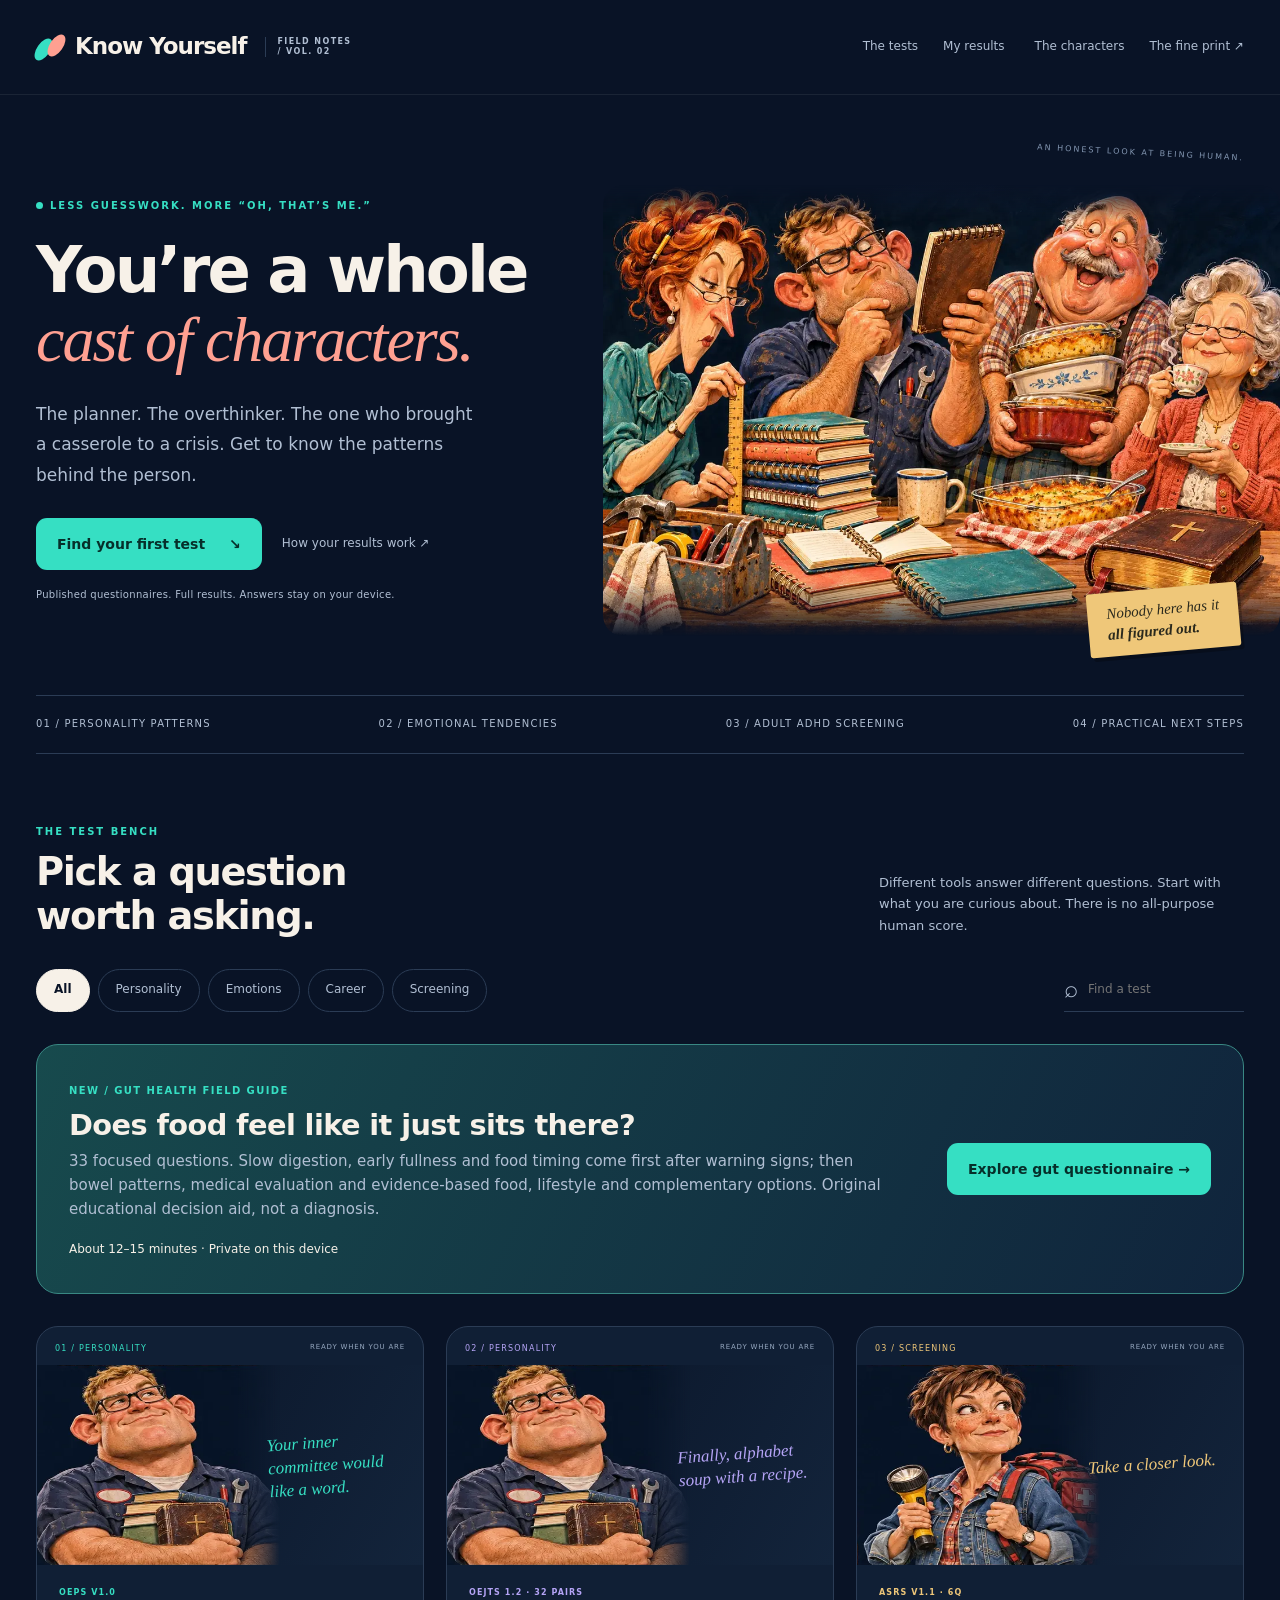
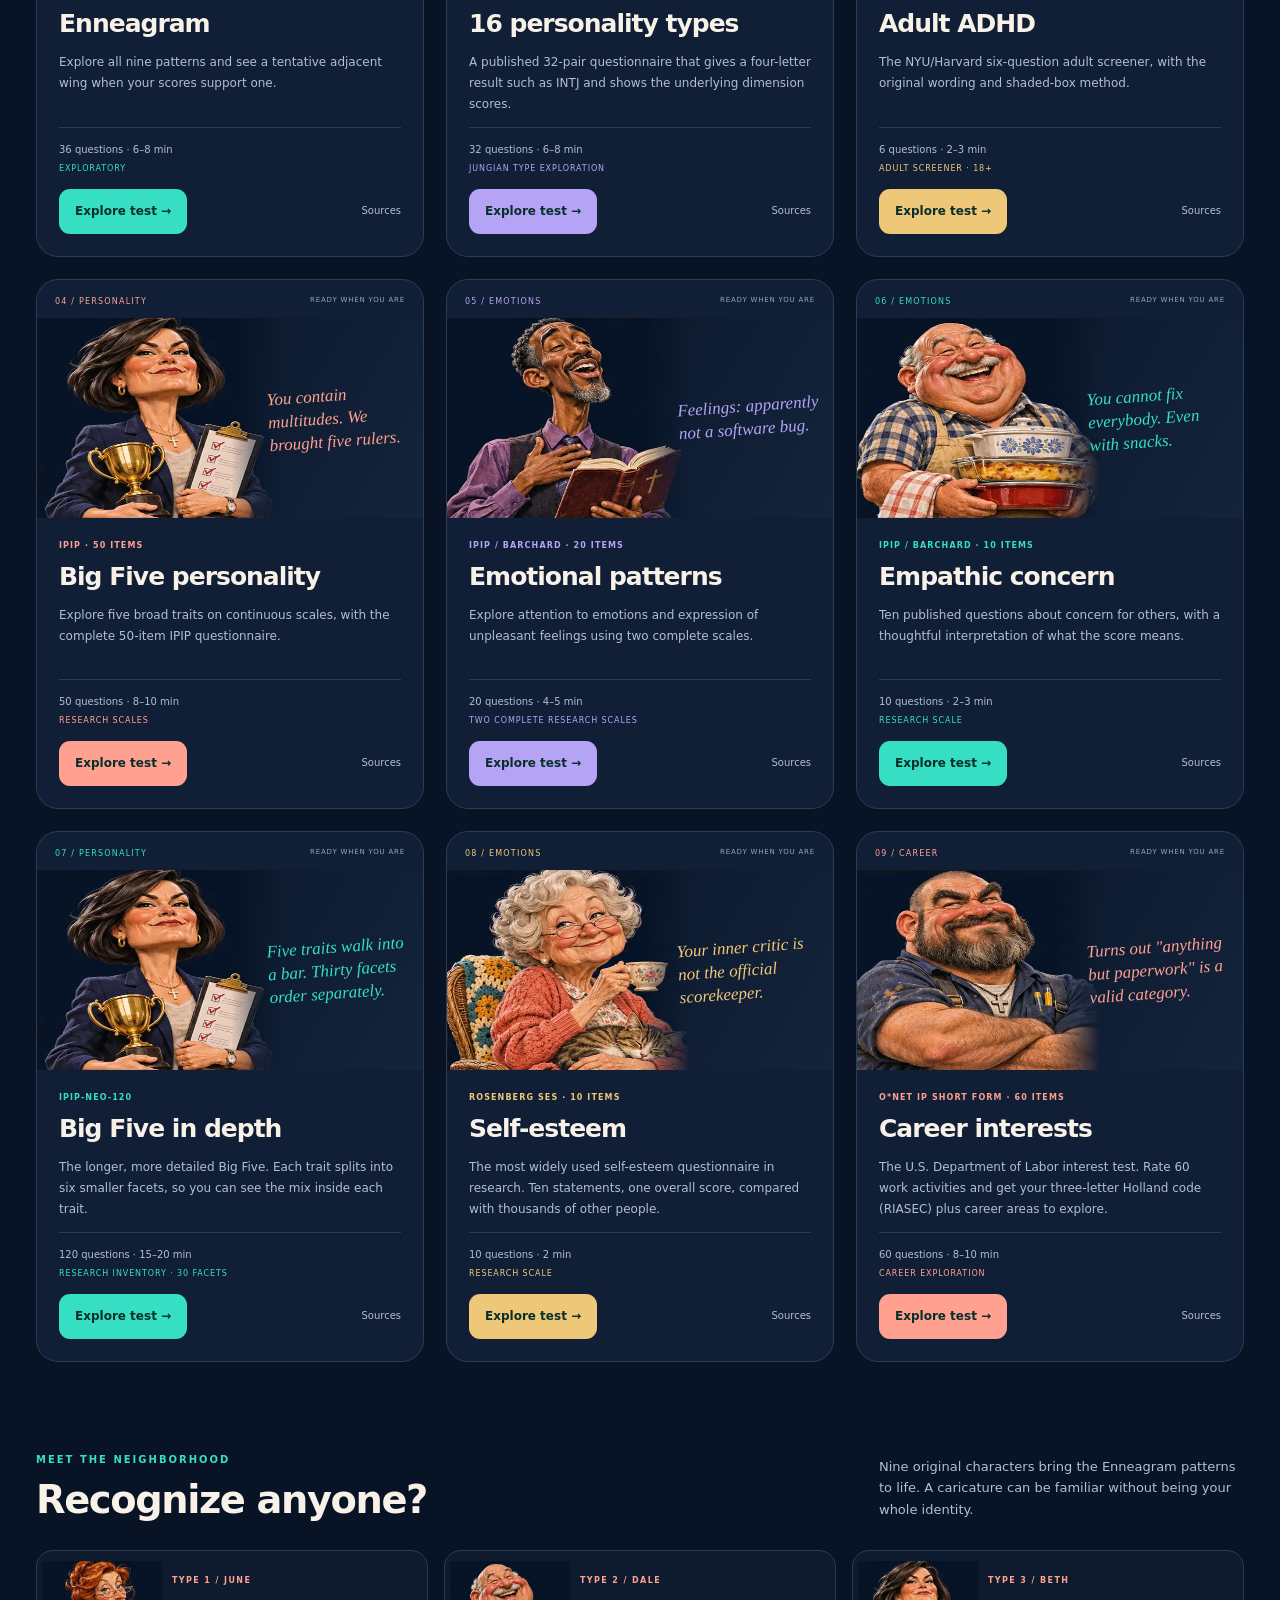
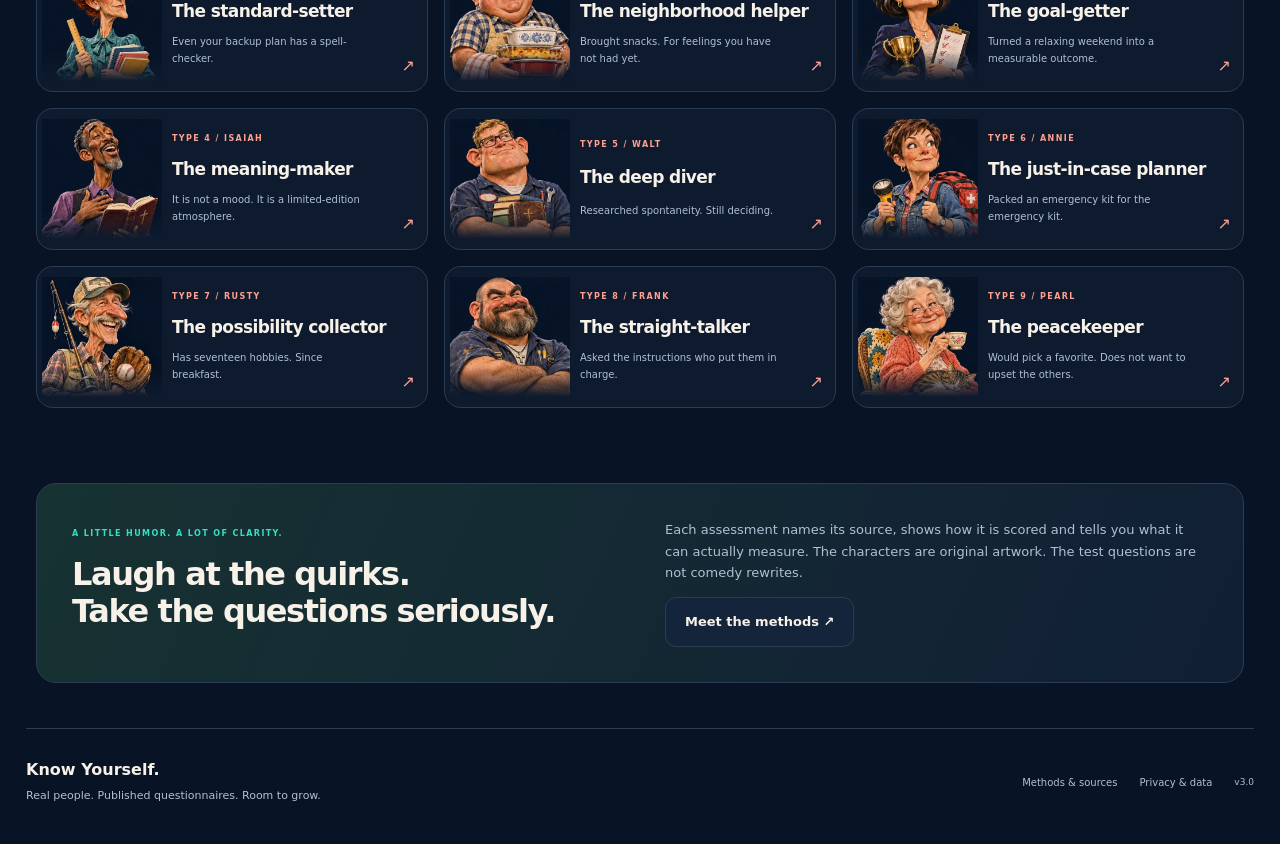
==== commit 793b3094: "v3.0: Big Five 30 facets, self-esteem, career interests, comparisons, then-vs-now, summary page Co-A" ====
--- a/docs/index.html
+++ b/docs/index.html
@@ -1 +1 @@
-<!doctype html><html lang="en"><head><meta charset="utf-8"><meta name="viewport" content="width=device-width,initial-scale=1,viewport-fit=cover"><meta name="theme-color" content="#091326"><meta name="description" content="Explore Enneagram wings, 16 personality types, Big Five, adult ADHD screening, emotional patterns, empathy and a guided gut-health questionnaire with published questionnaires and original caricatures."><title>Know Yourself — A whole cast of characters.</title><link rel="icon" href="assets/favicon-32.png" type="image/png" sizes="32x32"><link rel="apple-touch-icon" href="assets/apple-touch-icon.png"><meta name="apple-mobile-web-app-capable" content="yes"><meta name="mobile-web-app-capable" content="yes"><meta name="apple-mobile-web-app-title" content="Know Yourself"><meta name="apple-mobile-web-app-status-bar-style" content="black-translucent"><link rel="manifest" href="manifest.webmanifest"><link rel="stylesheet" href="style.css"><script defer src="profiles.js"></script><script defer src="catalog.js"></script><script defer src="engine.js"></script><script defer src="gut-data.js"></script><script defer src="gut.js"></script><script defer src="app.js"></script></head><body><a class="skip" href="#main">Skip to content</a><header><a class="brand" href="#home" aria-label="Know Yourself home"><span class="brandmark" aria-hidden="true"><i></i><i></i></span>Know Yourself<span class="edition">FIELD NOTES / VOL. 02</span></a><nav aria-label="Main navigation"><a href="#tests">The tests</a><a href="#notes">My results <span id="notesCount"></span></a><a href="#cast">The characters</a><button class="textbtn" data-action="methods">The fine print ↗</button></nav></header><div id="storageWarning" class="notice" hidden>Browser saving is unavailable. Keep this tab open to retain your answers.</div><main id="main" tabindex="-1"></main><footer><div><b>Know Yourself.</b><p>Real people. Published questionnaires. Room to grow.</p></div><div><button class="textbtn" data-action="methods">Methods & sources</button><button class="textbtn" data-action="privacy">Privacy & data</button><span>v2.4</span></div></footer><dialog id="modal" aria-labelledby="modalTitle"><div class="dialoghead"><h2 id="modalTitle"></h2><button class="iconbtn" id="closeModal" aria-label="Close dialog">×</button></div><div id="modalBody"></div></dialog><div id="toast" role="status" aria-live="polite"></div></body></html>
+<!doctype html><html lang="en"><head><meta charset="utf-8"><meta name="viewport" content="width=device-width,initial-scale=1,viewport-fit=cover"><meta name="theme-color" content="#091326"><meta name="description" content="Explore Enneagram wings, 16 personality types, Big Five with 30 facets, self-esteem, career interests, adult ADHD screening, emotional patterns, empathy and a guided gut-health questionnaire with published questionnaires and original caricatures."><title>Know Yourself — A whole cast of characters.</title><link rel="icon" href="assets/favicon-32.png" type="image/png" sizes="32x32"><link rel="apple-touch-icon" href="assets/apple-touch-icon.png"><meta name="apple-mobile-web-app-capable" content="yes"><meta name="mobile-web-app-capable" content="yes"><meta name="apple-mobile-web-app-title" content="Know Yourself"><meta name="apple-mobile-web-app-status-bar-style" content="black-translucent"><link rel="manifest" href="manifest.webmanifest"><link rel="stylesheet" href="style.css"><script defer src="profiles.js"></script><script defer src="catalog.js"></script><script defer src="norms.js"></script><script defer src="extras-data.js"></script><script defer src="engine.js"></script><script defer src="gut-data.js"></script><script defer src="gut.js"></script><script defer src="extras.js"></script><script defer src="app.js"></script></head><body><a class="skip" href="#main">Skip to content</a><header><a class="brand" href="#home" aria-label="Know Yourself home"><span class="brandmark" aria-hidden="true"><i></i><i></i></span>Know Yourself<span class="edition">FIELD NOTES / VOL. 02</span></a><nav aria-label="Main navigation"><a href="#tests">The tests</a><a href="#notes">My results <span id="notesCount"></span></a><a href="#cast">The characters</a><button class="textbtn" data-action="methods">The fine print ↗</button></nav></header><div id="storageWarning" class="notice" hidden>Browser saving is unavailable. Keep this tab open to retain your answers.</div><main id="main" tabindex="-1"></main><footer><div><b>Know Yourself.</b><p>Real people. Published questionnaires. Room to grow.</p></div><div><button class="textbtn" data-action="methods">Methods & sources</button><button class="textbtn" data-action="privacy">Privacy & data</button><span>v3.0</span></div></footer><dialog id="modal" aria-labelledby="modalTitle"><div class="dialoghead"><h2 id="modalTitle"></h2><button class="iconbtn" id="closeModal" aria-label="Close dialog">×</button></div><div id="modalBody"></div></dialog><div id="toast" role="status" aria-live="polite"></div></body></html>
--- a/docs/style.css
+++ b/docs/style.css
@@ -4,3 +4,14 @@
 .gutart{display:block;width:100%;height:auto;max-height:480px;object-fit:cover;border-radius:22px;border:1px solid #3c6772;margin:2rem 0}
 
 @media(max-width:720px){body.testing header{padding:10px 20px}body.testing nav{display:none}body.testing .brand{font-size:18px}body.testing .testguide.later{display:none}body.testing .testhead{margin-top:10px}}
+/* v3 additions */
+.normpicker{display:flex;flex-wrap:wrap;align-items:center;gap:8px;margin:14px 0 6px}.normpicker>span{font-size:12px;color:var(--muted);margin-right:4px}.normpicker .filter{min-height:36px;padding:6px 13px;font-size:11px;flex:0 0 auto}
+.rawbar .pct{display:block;color:var(--teal);font-size:12px;margin-top:6px}
+.facetsection{margin:34px 0 10px}.facetgroup{background:var(--panel);border:1px solid var(--line);border-radius:18px;padding:4px 22px;margin:12px 0}.facetgroup summary{display:flex;justify-content:space-between;align-items:center;gap:12px;cursor:pointer;min-height:54px;font-size:15px}.facetgroup summary span{color:var(--muted);font-size:13px;white-space:nowrap}.facetgroup .rawbar{margin:18px 0}
+.bigcode{font-size:64px;letter-spacing:6px;margin:6px 0;color:var(--teal)}
+.changepanel{background:var(--panel);border:1px solid var(--line);border-radius:22px;padding:24px 26px;margin:34px 0 10px}.changepanel h2{margin:6px 0 4px;font-size:24px}.changehead,.changerow{display:grid;grid-template-columns:1fr 54px 22px 54px 60px;align-items:center;gap:6px;padding:9px 0;border-bottom:1px solid #ffffff10;font-size:13px}.changehead{font-size:10px;letter-spacing:1px;text-transform:uppercase;color:var(--muted);border-bottom:1px solid var(--line)}.changerow .was{color:var(--muted);text-align:right}.changerow b{text-align:right}.changerow .delta{text-align:right;color:var(--muted)}.changerow .arrow{text-align:center;color:var(--muted);font-size:10px}.changerow.big .delta,.changerow.big .arrow{color:var(--gold);font-weight:700}.changehead span:nth-child(n+2){text-align:right}
+.summarygrid{display:grid;grid-template-columns:repeat(2,1fr);gap:18px;margin:24px 0 36px}.summarycard{background:var(--panel);border:1px solid var(--line);border-radius:20px;padding:22px}.summarycard h3{margin:6px 0 4px}.summarycard .headline{color:var(--teal);margin:0 0 12px;font-weight:650}
+.minibars{display:grid;gap:7px;margin:8px 0 12px}.minibars div{display:grid;grid-template-columns:minmax(0,1.3fr) 1fr 30px;gap:10px;align-items:center;font-size:12px}.minibars span{color:var(--muted);overflow:hidden;text-overflow:ellipsis;white-space:nowrap}.minibars i{height:7px;border-radius:9px;background:#ffffff14;overflow:hidden}.minibars b{display:block;height:100%;background:var(--teal);border-radius:9px}.minibars em{font-style:normal;text-align:right;font-size:12px}
+.notelabel{display:block;font-size:12px;color:var(--muted);margin-top:10px}.notelabel textarea{display:block;width:100%;box-sizing:border-box;margin-top:6px;background:var(--bg);color:var(--ink);border:1px solid var(--line);border-radius:12px;padding:10px 12px;font:inherit;font-size:16px;resize:vertical}
+@media(max-width:720px){.summarygrid{grid-template-columns:1fr}.bigcode{font-size:48px}.changepanel{padding:20px 16px}.changehead,.changerow{grid-template-columns:1fr 38px 16px 38px 44px;font-size:12px}.facetgroup{padding:2px 16px}}
+@media print{.normpicker,.notelabel textarea{display:none}}
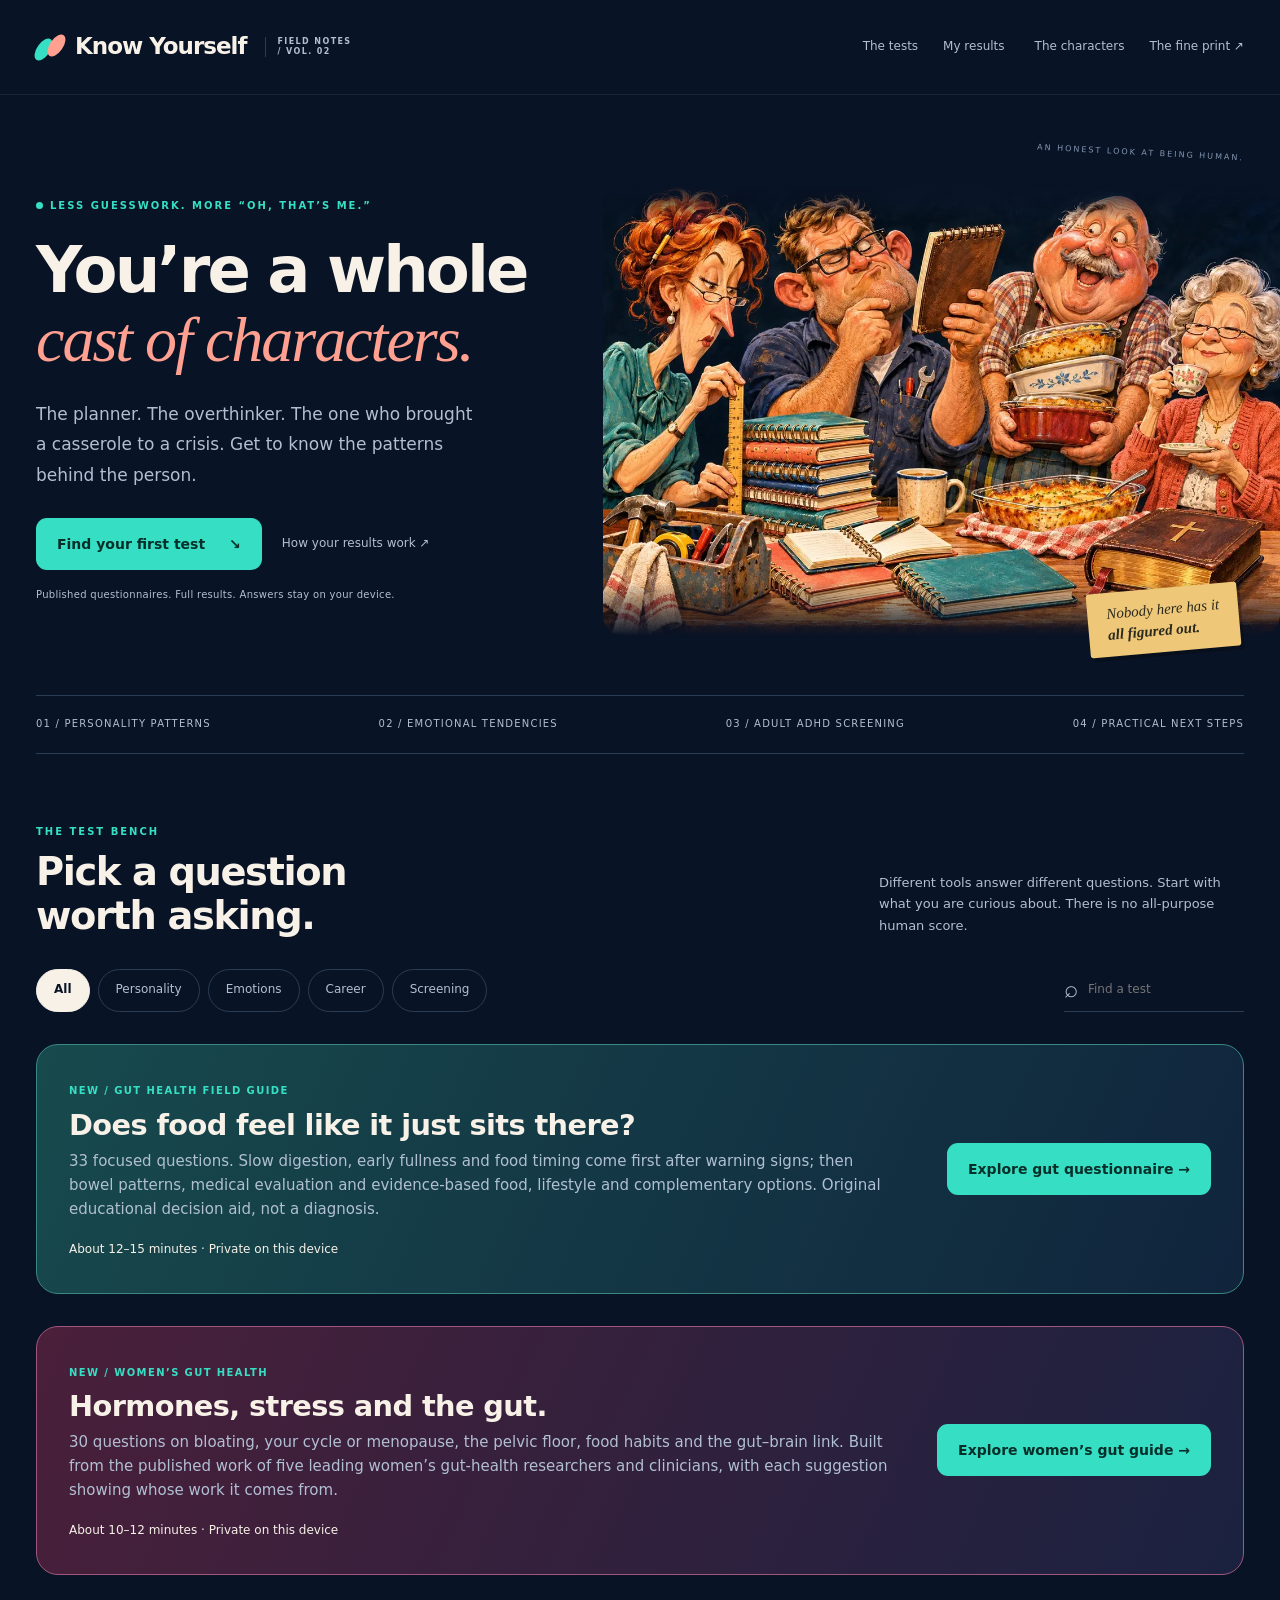
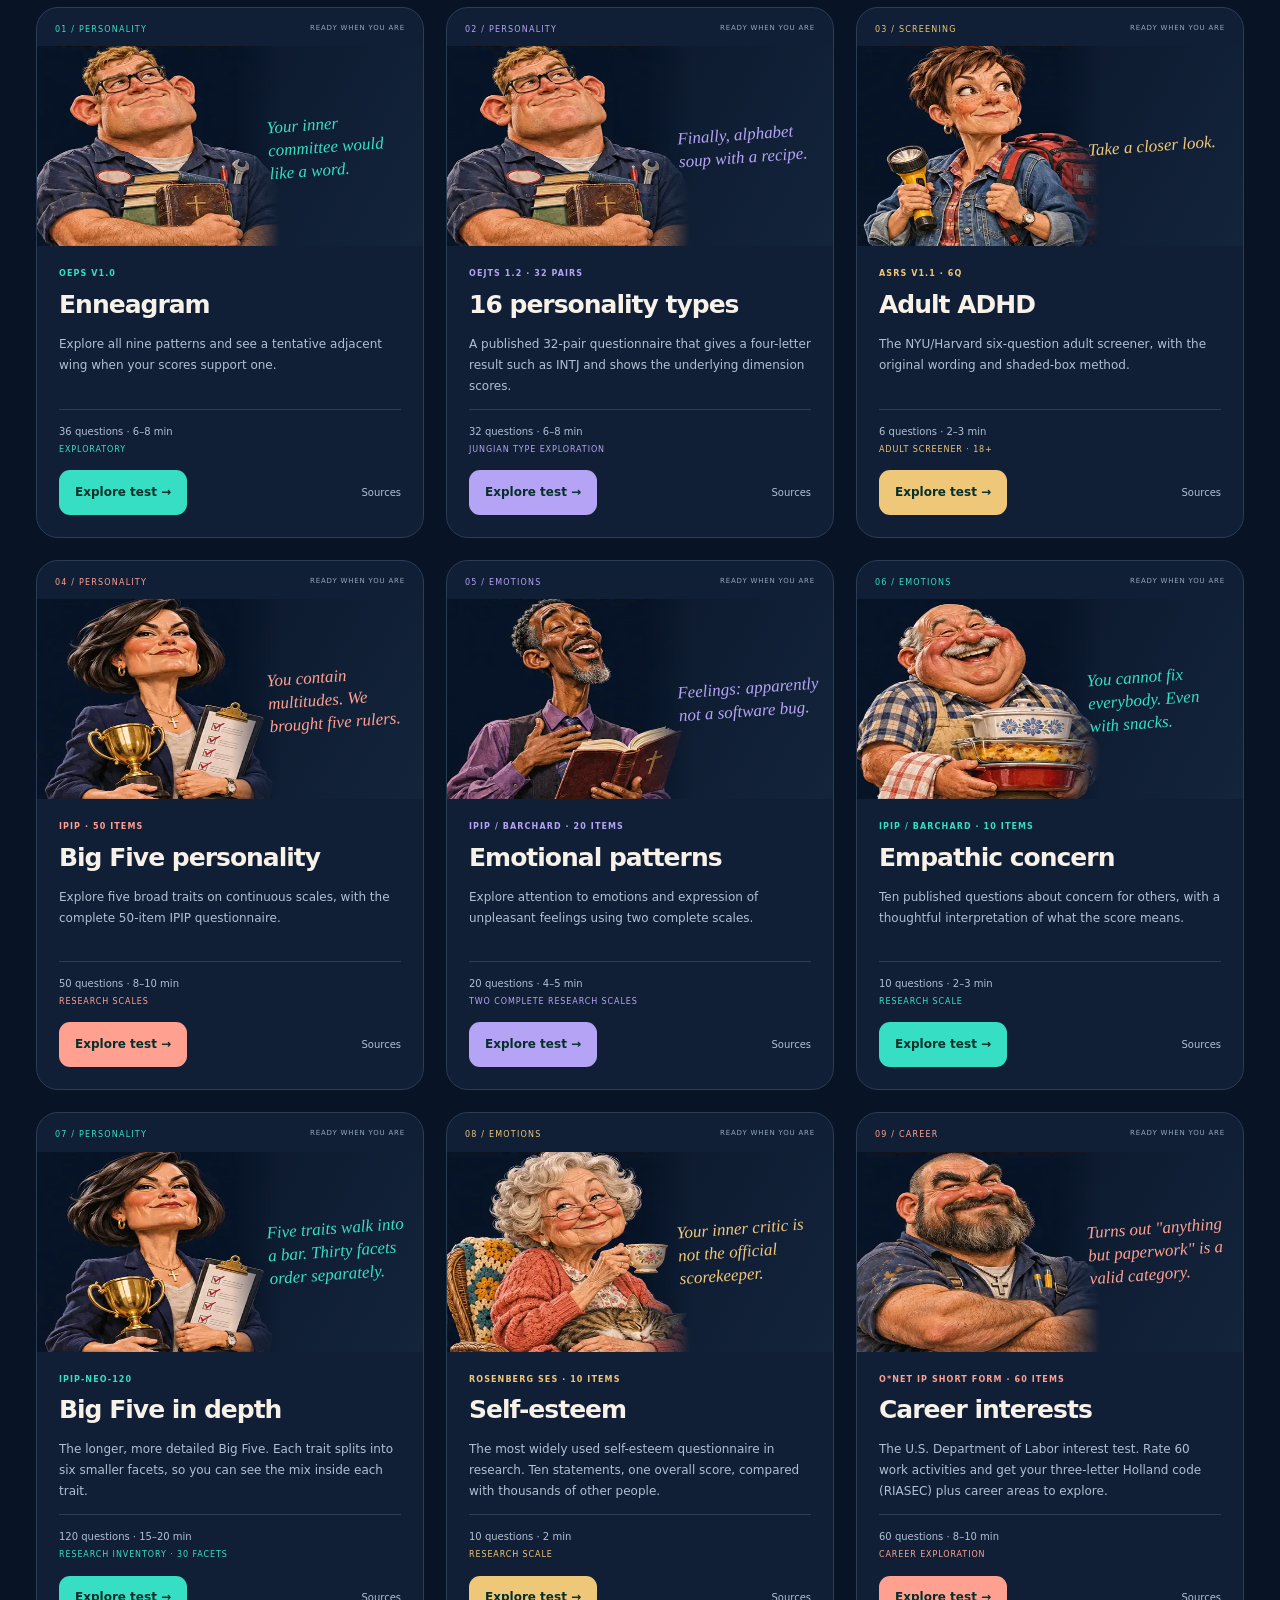
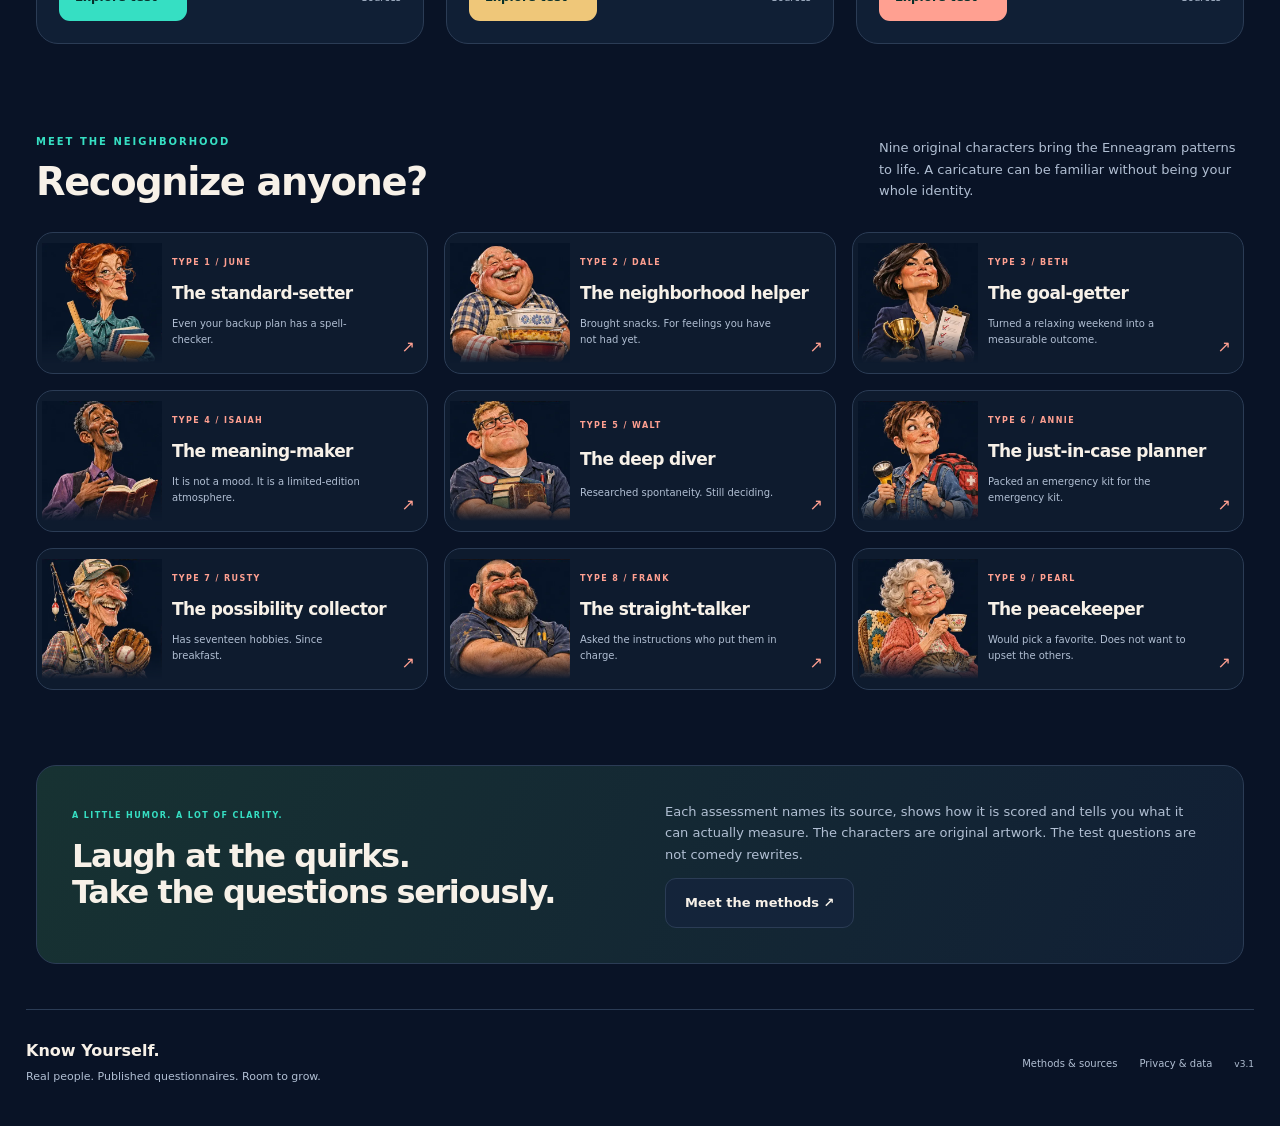
==== commit 77573c48: "v3.1: women's gut health guide informed by Chang, Rossi, Ryan & McGowan, Moshiree, O'Mahony Co-Autho" ====
--- a/docs/index.html
+++ b/docs/index.html
@@ -1 +1 @@
-<!doctype html><html lang="en"><head><meta charset="utf-8"><meta name="viewport" content="width=device-width,initial-scale=1,viewport-fit=cover"><meta name="theme-color" content="#091326"><meta name="description" content="Explore Enneagram wings, 16 personality types, Big Five with 30 facets, self-esteem, career interests, adult ADHD screening, emotional patterns, empathy and a guided gut-health questionnaire with published questionnaires and original caricatures."><title>Know Yourself — A whole cast of characters.</title><link rel="icon" href="assets/favicon-32.png" type="image/png" sizes="32x32"><link rel="apple-touch-icon" href="assets/apple-touch-icon.png"><meta name="apple-mobile-web-app-capable" content="yes"><meta name="mobile-web-app-capable" content="yes"><meta name="apple-mobile-web-app-title" content="Know Yourself"><meta name="apple-mobile-web-app-status-bar-style" content="black-translucent"><link rel="manifest" href="manifest.webmanifest"><link rel="stylesheet" href="style.css"><script defer src="profiles.js"></script><script defer src="catalog.js"></script><script defer src="norms.js"></script><script defer src="extras-data.js"></script><script defer src="engine.js"></script><script defer src="gut-data.js"></script><script defer src="gut.js"></script><script defer src="extras.js"></script><script defer src="app.js"></script></head><body><a class="skip" href="#main">Skip to content</a><header><a class="brand" href="#home" aria-label="Know Yourself home"><span class="brandmark" aria-hidden="true"><i></i><i></i></span>Know Yourself<span class="edition">FIELD NOTES / VOL. 02</span></a><nav aria-label="Main navigation"><a href="#tests">The tests</a><a href="#notes">My results <span id="notesCount"></span></a><a href="#cast">The characters</a><button class="textbtn" data-action="methods">The fine print ↗</button></nav></header><div id="storageWarning" class="notice" hidden>Browser saving is unavailable. Keep this tab open to retain your answers.</div><main id="main" tabindex="-1"></main><footer><div><b>Know Yourself.</b><p>Real people. Published questionnaires. Room to grow.</p></div><div><button class="textbtn" data-action="methods">Methods & sources</button><button class="textbtn" data-action="privacy">Privacy & data</button><span>v3.0</span></div></footer><dialog id="modal" aria-labelledby="modalTitle"><div class="dialoghead"><h2 id="modalTitle"></h2><button class="iconbtn" id="closeModal" aria-label="Close dialog">×</button></div><div id="modalBody"></div></dialog><div id="toast" role="status" aria-live="polite"></div></body></html>
+<!doctype html><html lang="en"><head><meta charset="utf-8"><meta name="viewport" content="width=device-width,initial-scale=1,viewport-fit=cover"><meta name="theme-color" content="#091326"><meta name="description" content="Explore Enneagram wings, 16 personality types, Big Five with 30 facets, self-esteem, career interests, adult ADHD screening, emotional patterns, empathy and a guided gut-health questionnaire with published questionnaires and original caricatures."><title>Know Yourself — A whole cast of characters.</title><link rel="icon" href="assets/favicon-32.png" type="image/png" sizes="32x32"><link rel="apple-touch-icon" href="assets/apple-touch-icon.png"><meta name="apple-mobile-web-app-capable" content="yes"><meta name="mobile-web-app-capable" content="yes"><meta name="apple-mobile-web-app-title" content="Know Yourself"><meta name="apple-mobile-web-app-status-bar-style" content="black-translucent"><link rel="manifest" href="manifest.webmanifest"><link rel="stylesheet" href="style.css"><script defer src="profiles.js"></script><script defer src="catalog.js"></script><script defer src="norms.js"></script><script defer src="extras-data.js"></script><script defer src="engine.js"></script><script defer src="gut-data.js"></script><script defer src="gut.js"></script><script defer src="wgut-data.js"></script><script defer src="wgut.js"></script><script defer src="extras.js"></script><script defer src="app.js"></script></head><body><a class="skip" href="#main">Skip to content</a><header><a class="brand" href="#home" aria-label="Know Yourself home"><span class="brandmark" aria-hidden="true"><i></i><i></i></span>Know Yourself<span class="edition">FIELD NOTES / VOL. 02</span></a><nav aria-label="Main navigation"><a href="#tests">The tests</a><a href="#notes">My results <span id="notesCount"></span></a><a href="#cast">The characters</a><button class="textbtn" data-action="methods">The fine print ↗</button></nav></header><div id="storageWarning" class="notice" hidden>Browser saving is unavailable. Keep this tab open to retain your answers.</div><main id="main" tabindex="-1"></main><footer><div><b>Know Yourself.</b><p>Real people. Published questionnaires. Room to grow.</p></div><div><button class="textbtn" data-action="methods">Methods & sources</button><button class="textbtn" data-action="privacy">Privacy & data</button><span>v3.1</span></div></footer><dialog id="modal" aria-labelledby="modalTitle"><div class="dialoghead"><h2 id="modalTitle"></h2><button class="iconbtn" id="closeModal" aria-label="Close dialog">×</button></div><div id="modalBody"></div></dialog><div id="toast" role="status" aria-live="polite"></div></body></html>
--- a/docs/style.css
+++ b/docs/style.css
@@ -15,3 +15,6 @@
 .notelabel{display:block;font-size:12px;color:var(--muted);margin-top:10px}.notelabel textarea{display:block;width:100%;box-sizing:border-box;margin-top:6px;background:var(--bg);color:var(--ink);border:1px solid var(--line);border-radius:12px;padding:10px 12px;font:inherit;font-size:16px;resize:vertical}
 @media(max-width:720px){.summarygrid{grid-template-columns:1fr}.bigcode{font-size:48px}.changepanel{padding:20px 16px}.changehead,.changerow{grid-template-columns:1fr 38px 16px 38px 44px;font-size:12px}.facetgroup{padding:2px 16px}}
 @media print{.normpicker,.notelabel textarea{display:none}}
+
+.wgfeature{background:linear-gradient(115deg,#4a1f3a,#1a2240);border-color:#a0567d}
+.wgchips{display:flex;flex-wrap:wrap;gap:6px;margin:4px 0 12px}.wgchips span{font-size:11px;padding:4px 10px;border-radius:20px;background:#ffffff12;border:1px solid var(--line);color:var(--gold)}
